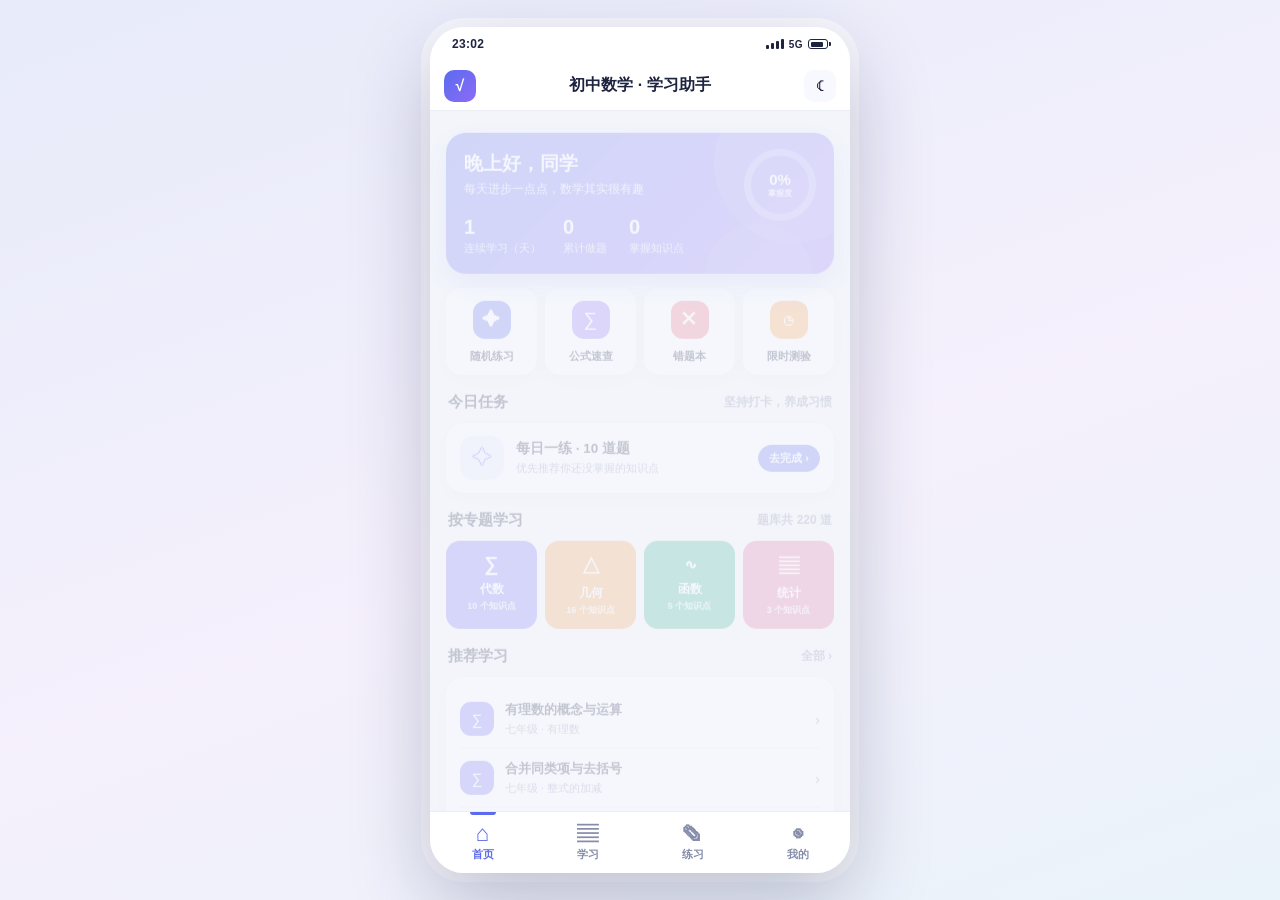
==== index.html @ da496b55 "feat: 新增 math 项目目录与 Pages 首页 index.html" ====
<!DOCTYPE html>
<html lang="zh-CN">
<head>
<meta charset="UTF-8">
<meta http-equiv="refresh" content="0; url=math/">
<meta name="viewport" content="width=device-width, initial-scale=1">
<title>初中数学学习小程序</title>
</head>
<body style="font-family:system-ui,-apple-system,sans-serif;padding:48px;text-align:center;color:#333">
<h2>初中数学学习小程序</h2>
<p>正在进入 <a href="math/">math 应用</a>…</p>
</body>
</html>
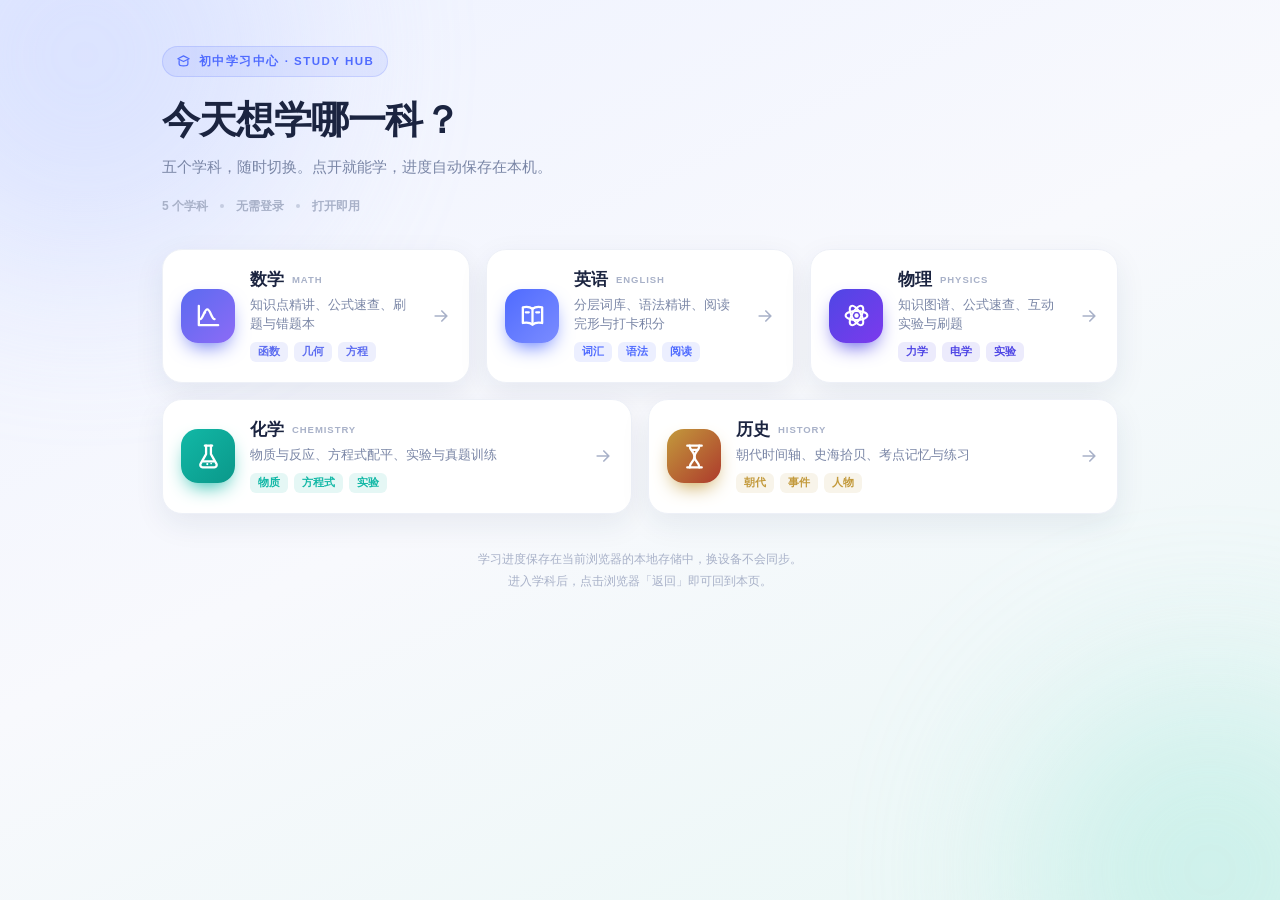
==== commit 5de24f5e: "Update hub homepage: switch between 5 subject apps" ====
--- a/index.html
+++ b/index.html
@@ -2,12 +2,162 @@
 <html lang="zh-CN">
 <head>
 <meta charset="UTF-8">
-<meta http-equiv="refresh" content="0; url=math/">
-<meta name="viewport" content="width=device-width, initial-scale=1">
-<title>初中数学学习小程序</title>
+<meta name="viewport" content="width=device-width, initial-scale=1, viewport-fit=cover">
+<meta name="theme-color" content="#eef2ff">
+<meta name="description" content="初中学习中心：数学、英语、物理、化学、历史，选择学科开始学习。">
+<title>初中学习中心 · 选择学科</title>
+<link rel="icon" href="data:image/svg+xml,%3Csvg xmlns='http://www.w3.org/2000/svg' viewBox='0 0 64 64'%3E%3Crect width='64' height='64' rx='16' fill='%234F6BFF'/%3E%3Cpath d='M13 20h17v26H13z' fill='white' opacity='.92'/%3E%3Cpath d='M34 20h17v26H34z' fill='white' opacity='.62'/%3E%3C/svg%3E">
+<style>
+:root{
+  --bg1:#eef2ff; --bg2:#f8f9fd; --bg3:#e9f7f5;
+  --card:#fff; --ink:#1B2440; --sub:#7A86A6; --faint:#A8B1C8;
+  --line:#EDF0F7; --shadow:0 10px 30px rgba(31,45,90,.08);
+  --shadow-h:0 20px 44px rgba(31,45,90,.16);
+  --font:-apple-system,BlinkMacSystemFont,"PingFang SC","Hiragino Sans GB","Microsoft YaHei","Segoe UI",Roboto,sans-serif;
+}
+@media (prefers-color-scheme: dark){
+  :root{
+    --bg1:#161c33; --bg2:#101527; --bg3:#12262a;
+    --card:#1c2340; --ink:#eef1ff; --sub:#98a3c2; --faint:#7782a5;
+    --line:#2b3356; --shadow:0 10px 30px rgba(0,0,0,.28);
+    --shadow-h:0 20px 44px rgba(0,0,0,.45);
+  }
+}
+*{box-sizing:border-box}
+html,body{margin:0;min-height:100%}
+body{font-family:var(--font);color:var(--ink);background:linear-gradient(155deg,var(--bg1) 0%,var(--bg2) 48%,var(--bg3) 100%);background-attachment:fixed;-webkit-font-smoothing:antialiased;padding-bottom:36px}
+.glow{position:fixed;border-radius:50%;filter:blur(90px);opacity:.45;pointer-events:none;z-index:0}
+.glow-a{width:430px;height:430px;background:#c3d0ff;top:-160px;left:-130px}
+.glow-b{width:380px;height:380px;background:#a9e9dd;bottom:-160px;right:-120px}
+@media (prefers-color-scheme: dark){.glow{opacity:.16}}
+.wrap{position:relative;z-index:1;max-width:1000px;margin:0 auto;padding:46px 22px 20px}
+.brand{display:inline-flex;align-items:center;gap:8px;font-size:11.5px;font-weight:800;letter-spacing:.13em;color:#4F6BFF;background:rgba(79,107,255,.1);border:1px solid rgba(79,107,255,.18);padding:7px 13px;border-radius:999px}
+.brand svg{width:15px;height:15px}
+h1{font-size:clamp(26px,5vw,38px);margin:20px 0 10px;letter-spacing:-.02em;line-height:1.25}
+.sub{margin:0;color:var(--sub);font-size:14.5px;line-height:1.75}
+.meta{display:flex;align-items:center;gap:12px;margin-top:18px;font-size:12px;color:var(--faint);font-weight:600}
+.meta i{width:4px;height:4px;border-radius:50%;background:currentColor;opacity:.55}
+.grid{display:grid;grid-template-columns:repeat(6,1fr);gap:16px;margin-top:34px}
+.subject{grid-column:span 2}
+.subject:nth-child(4),.subject:nth-child(5){grid-column:span 3}
+@media(max-width:860px){.grid{grid-template-columns:repeat(2,1fr)}.subject,.subject:nth-child(4),.subject:nth-child(5){grid-column:auto}}
+@media(max-width:560px){.wrap{padding-top:30px}.grid{grid-template-columns:1fr;gap:13px;margin-top:26px}}
+.subject{position:relative;display:flex;align-items:center;gap:15px;padding:20px 18px;background:var(--card);border:1px solid var(--line);border-radius:20px;text-decoration:none;color:inherit;box-shadow:var(--shadow);overflow:hidden;
+  transition:transform .25s cubic-bezier(.2,.8,.2,1),box-shadow .25s,border-color .25s;
+  animation:rise .5s both;animation-delay:calc(var(--i)*.07s)}
+.subject::before{content:"";position:absolute;left:0;top:0;bottom:0;width:4px;background:linear-gradient(180deg,var(--c1),var(--c2));opacity:0;transition:opacity .25s}
+.subject:hover,.subject:focus-visible{transform:translateY(-5px);box-shadow:var(--shadow-h);border-color:transparent;outline:none}
+.subject:hover::before,.subject:focus-visible::before{opacity:1}
+.subject:hover .arrow{transform:translateX(3px);color:var(--c1)}
+@keyframes rise{from{opacity:0;transform:translateY(14px)}to{opacity:1;transform:translateY(0)}}
+@media (prefers-reduced-motion: reduce){.subject{animation:none}}
+.ic{flex:0 0 54px;width:54px;height:54px;border-radius:17px;display:flex;align-items:center;justify-content:center;background:linear-gradient(135deg,var(--c1),var(--c2));box-shadow:0 9px 20px -7px var(--c1)}
+.ic svg{width:29px;height:29px;color:#fff}
+.txt{flex:1;min-width:0;display:flex;flex-direction:column;gap:6px}
+.ttl{display:flex;align-items:center;flex-wrap:wrap;gap:8px;font-size:17px;font-weight:800;line-height:1.2}
+.ttl em{font-style:normal;font-size:9.5px;font-weight:700;letter-spacing:.1em;color:var(--faint)}
+.badge{display:none;font-size:10px;font-weight:700;color:var(--c1);border:1px solid var(--c1);padding:2px 7px;border-radius:999px}
+.subject.recent .badge{display:inline-block}
+.desc{font-size:12.5px;color:var(--sub);line-height:1.5}
+.tags{display:flex;flex-wrap:wrap;gap:6px;margin-top:2px}
+.tags b{font-size:10.5px;font-weight:600;color:var(--c1);background:color-mix(in srgb,var(--c1) 11%,var(--card));padding:3px 8px;border-radius:6px}
+.arrow{flex:0 0 auto;width:20px;height:20px;color:var(--faint);transition:.25s}
+.arrow svg{width:100%;height:100%;display:block}
+footer{margin-top:34px;text-align:center;color:var(--faint);font-size:11.5px;line-height:1.95}
+footer p{margin:0}
+</style>
 </head>
-<body style="font-family:system-ui,-apple-system,sans-serif;padding:48px;text-align:center;color:#333">
-<h2>初中数学学习小程序</h2>
-<p>正在进入 <a href="math/">math 应用</a>…</p>
+<body>
+<div class="glow glow-a"></div><div class="glow glow-b"></div>
+<div class="wrap">
+
+  <header>
+    <div class="brand">
+      <svg viewBox="0 0 24 24" fill="none" stroke="currentColor" stroke-width="2" stroke-linecap="round" stroke-linejoin="round"><path d="M12 3 3 7.5 12 12l9-4.5L12 3z"/><path d="M5 10.5V16c0 1.6 3.1 3 7 3s7-1.4 7-3v-5.5"/></svg>
+      初中学习中心 · STUDY HUB
+    </div>
+    <h1>今天想学哪一科？</h1>
+    <p class="sub">五个学科，随时切换。点开就能学，进度自动保存在本机。</p>
+    <div class="meta"><span>5 个学科</span><i></i><span>无需登录</span><i></i><span>打开即用</span></div>
+  </header>
+
+  <main class="grid">
+
+    <a class="subject" href="math/" data-key="math" style="--i:0;--c1:#5B6BF0;--c2:#8C6BF6">
+      <span class="ic"><svg viewBox="0 0 24 24" fill="none" stroke="currentColor" stroke-width="1.9" stroke-linecap="round" stroke-linejoin="round"><path d="M4 4v16h16"/><path d="M5 15c2.6 0 3.4-8 6-8s3.4 8 6 8"/><circle cx="9" cy="9.6" r="1" fill="currentColor" stroke="none"/></svg></span>
+      <span class="txt">
+        <span class="ttl">数学 <em>MATH</em><span class="badge">最近学习</span></span>
+        <span class="desc">知识点精讲、公式速查、刷题与错题本</span>
+        <span class="tags"><b>函数</b><b>几何</b><b>方程</b></span>
+      </span>
+      <span class="arrow"><svg viewBox="0 0 24 24" fill="none" stroke="currentColor" stroke-width="2" stroke-linecap="round" stroke-linejoin="round"><path d="M5 12h13M13 6l6 6-6 6"/></svg></span>
+    </a>
+
+    <a class="subject" href="english/" data-key="english" style="--i:1;--c1:#4F6BFF;--c2:#7B8CFF">
+      <span class="ic"><svg viewBox="0 0 24 24" fill="none" stroke="currentColor" stroke-width="1.9" stroke-linecap="round" stroke-linejoin="round"><path d="M12 6.5C10 4.8 7.2 4.5 4 5.2v13c3.2-.7 6-.4 8 1.3 2-1.7 4.8-2 8-1.3v-13c-3.2-.7-6-.4-8 1.3z"/><path d="M12 6.5v13"/><path d="M6.5 9.4h2.4M15.1 9.4h2.4"/></svg></span>
+      <span class="txt">
+        <span class="ttl">英语 <em>ENGLISH</em><span class="badge">最近学习</span></span>
+        <span class="desc">分层词库、语法精讲、阅读完形与打卡积分</span>
+        <span class="tags"><b>词汇</b><b>语法</b><b>阅读</b></span>
+      </span>
+      <span class="arrow"><svg viewBox="0 0 24 24" fill="none" stroke="currentColor" stroke-width="2" stroke-linecap="round" stroke-linejoin="round"><path d="M5 12h13M13 6l6 6-6 6"/></svg></span>
+    </a>
+
+    <a class="subject" href="physics/" data-key="physics" style="--i:2;--c1:#4F46E5;--c2:#7C3AED">
+      <span class="ic"><svg viewBox="0 0 24 24" fill="none" stroke="currentColor" stroke-width="1.7" stroke-linecap="round"><ellipse cx="12" cy="12" rx="9" ry="3.8"/><ellipse cx="12" cy="12" rx="9" ry="3.8" transform="rotate(60 12 12)"/><ellipse cx="12" cy="12" rx="9" ry="3.8" transform="rotate(120 12 12)"/><circle cx="12" cy="12" r="1.8" fill="currentColor" stroke="none"/></svg></span>
+      <span class="txt">
+        <span class="ttl">物理 <em>PHYSICS</em><span class="badge">最近学习</span></span>
+        <span class="desc">知识图谱、公式速查、互动实验与刷题</span>
+        <span class="tags"><b>力学</b><b>电学</b><b>实验</b></span>
+      </span>
+      <span class="arrow"><svg viewBox="0 0 24 24" fill="none" stroke="currentColor" stroke-width="2" stroke-linecap="round" stroke-linejoin="round"><path d="M5 12h13M13 6l6 6-6 6"/></svg></span>
+    </a>
+
+    <a class="subject" href="huaxue/" data-key="huaxue" style="--i:3;--c1:#12B8A6;--c2:#0A988A">
+      <span class="ic"><svg viewBox="0 0 24 24" fill="none" stroke="currentColor" stroke-width="1.9" stroke-linecap="round" stroke-linejoin="round"><path d="M9 3h6"/><path d="M10 3v7l-4.6 8.1A2 2 0 0 0 7.1 21h9.8a2 2 0 0 0 1.7-2.9L14 10V3"/><path d="M7.6 16h8.8"/><circle cx="11" cy="18.3" r=".9" fill="currentColor" stroke="none"/><circle cx="14.2" cy="17.8" r=".7" fill="currentColor" stroke="none"/></svg></span>
+      <span class="txt">
+        <span class="ttl">化学 <em>CHEMISTRY</em><span class="badge">最近学习</span></span>
+        <span class="desc">物质与反应、方程式配平、实验与真题训练</span>
+        <span class="tags"><b>物质</b><b>方程式</b><b>实验</b></span>
+      </span>
+      <span class="arrow"><svg viewBox="0 0 24 24" fill="none" stroke="currentColor" stroke-width="2" stroke-linecap="round" stroke-linejoin="round"><path d="M5 12h13M13 6l6 6-6 6"/></svg></span>
+    </a>
+
+    <a class="subject" href="histiry/" data-key="histiry" style="--i:4;--c1:#C39A3C;--c2:#AD3A2C">
+      <span class="ic"><svg viewBox="0 0 24 24" fill="none" stroke="currentColor" stroke-width="1.9" stroke-linecap="round" stroke-linejoin="round"><path d="M6 3h12M6 21h12"/><path d="M8 3c0 4.2 4 4.6 4 9s-4 4.8-4 9"/><path d="M16 3c0 4.2-4 4.6-4 9s4 4.8 4 9"/><path d="M9.6 6.6h4.8"/></svg></span>
+      <span class="txt">
+        <span class="ttl">历史 <em>HISTORY</em><span class="badge">最近学习</span></span>
+        <span class="desc">朝代时间轴、史海拾贝、考点记忆与练习</span>
+        <span class="tags"><b>朝代</b><b>事件</b><b>人物</b></span>
+      </span>
+      <span class="arrow"><svg viewBox="0 0 24 24" fill="none" stroke="currentColor" stroke-width="2" stroke-linecap="round" stroke-linejoin="round"><path d="M5 12h13M13 6l6 6-6 6"/></svg></span>
+    </a>
+
+  </main>
+
+  <footer>
+    <p>学习进度保存在当前浏览器的本地存储中，换设备不会同步。</p>
+    <p>进入学科后，点击浏览器「返回」即可回到本页。</p>
+  </footer>
+</div>
+
+<script>
+(function(){
+  var KEY='jhs_study_last_subject';
+  var cards=document.querySelectorAll('.subject');
+  try{
+    var last=localStorage.getItem(KEY);
+    if(last){
+      var hit=document.querySelector('.subject[data-key="'+last+'"]');
+      if(hit) hit.classList.add('recent');
+    }
+  }catch(e){}
+  for(var i=0;i<cards.length;i++){
+    cards[i].addEventListener('click',function(){
+      try{ localStorage.setItem(KEY,this.getAttribute('data-key')); }catch(e){}
+    });
+  }
+})();
+</script>
 </body>
 </html>
